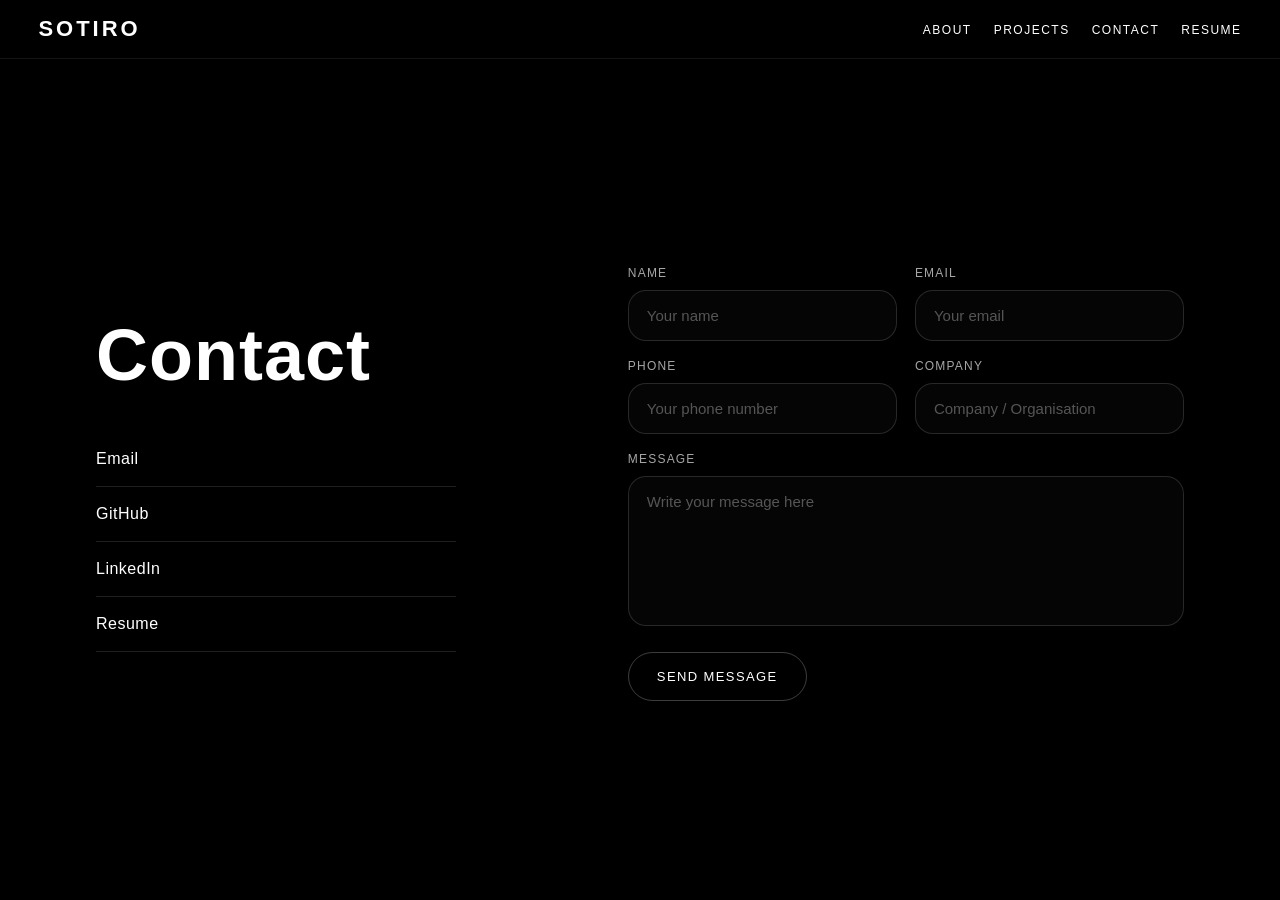
==== contact.html @ 052f31d7 "Enhance portfolio website: update HTML structure, add contact page, implement smooth scrolling, and " ====
<!DOCTYPE html>
<html lang="en">
<head>
  <meta charset="UTF-8">
  <meta name="viewport" content="width=device-width, initial-scale=1.0">
  <title>Contact | Sotiro</title>
  <link rel="stylesheet" href="style.css">
</head>
<body class="contact-body">

  <nav class="navbar">
    <a href="index.html#top" class="logo">SOTIRO</a>

    <ul class="nav-links">
      <li><a href="index.html#about">About</a></li>
      <li><a href="index.html#projects">Projects</a></li>
      <li><a href="contact.html">Contact</a></li>
      <li><a href="resume.pdf" target="_blank">Resume</a></li>    </ul>
  </nav>

  <section class="contact-page">
    <div class="contact-shell fade-section">



<div class="contact-left">
  <h1>Contact</h1>

<div class="contact-links-minimal">
  <a href="mailto:youremail@example.com">Email</a>
  <a href="https://github.com/soti0015" target="_blank">GitHub</a>
  <a href="https://linkedin.com/in/your-linkedin" target="_blank">LinkedIn</a>
  <a href="aaron-sotiro-resume.pdf" target="_blank">Resume</a>
</div>
</div>

      <div class="contact-right">
        <form class="contact-form">
          <div class="form-row">
            <div class="form-group">
              <label for="name">Name</label>
              <input type="text" id="name" name="name" placeholder="Your name">
            </div>

            <div class="form-group">
              <label for="email">Email</label>
              <input type="email" id="email" name="email" placeholder="Your email">
            </div>
          </div>

          <div class="form-row">
            <div class="form-group">
              <label for="phone">Phone</label>
              <input type="tel" id="phone" name="phone" placeholder="Your phone number">
            </div>

            <div class="form-group">
              <label for="company">Company</label>
              <input type="text" id="company" name="company" placeholder="Company / Organisation">
            </div>
          </div>

          <div class="form-group">
            <label for="message">Message</label>
            <textarea id="message" name="message" rows="6" placeholder="Write your message here"></textarea>
          </div>

          <button type="submit" class="submit-btn">Send Message</button>
        </form>
      </div>

    </div>
  </section>

  <script src="script.js"></script>
<body class="contact-body">

</html>
---- style.css ----
/* =========================
   RESET / GLOBAL
========================= */
* {
  margin: 0;
  padding: 0;
  box-sizing: border-box;
  font-family: Arial, sans-serif;
}

html {
  scroll-behavior: smooth;
}

body {
  background-color: #000;
  color: #fff;
  -webkit-font-smoothing: antialiased;
  text-rendering: optimizeLegibility;
  overflow-x: hidden;
}

.section-inner {
  width: min(100%, 1100px);
  margin: 0 auto;
  padding-inline: clamp(16px, 3vw, 32px);
}

.narrow {
  max-width: 760px;
}

/* =========================
   NAVBAR
========================= */
.navbar {
  position: fixed;
  top: 0;
  width: 100%;
  background-color: rgba(0, 0, 0, 0.92);
  border-bottom: 1px solid rgba(255, 255, 255, 0.08);
  display: flex;
  justify-content: space-between;
  align-items: center;
  padding: 16px clamp(16px, 3vw, 40px);
  z-index: 1000;
  transition: transform 0.35s ease, background-color 0.35s ease;
}

.navbar.hidden {
  transform: translateY(-100%);
}

.logo {
  font-size: clamp(18px, 2vw, 22px);
  font-weight: bold;
  letter-spacing: 3px;
  color: #fff;
  text-decoration: none;
}

.nav-links {
  list-style: none;
  display: flex;
  gap: clamp(12px, 2vw, 22px);
  flex-wrap: wrap;
  justify-content: flex-end;
}

.nav-links a {
  text-decoration: none;
  color: #fff;
  padding: 8px 0;
  font-size: 12px;
  text-transform: uppercase;
  letter-spacing: 1.5px;
  transition: opacity 0.3s ease;
}

.nav-links a:hover {
  opacity: 0.55;
}

/* =========================
   HERO
========================= */
.hero {
  min-height: 100vh;
  display: flex;
  justify-content: center;
  align-items: center;
  text-align: center;
  padding: 20px;
}

.hero-content h1 {
  font-size: clamp(42px, 10vw, 90px);
  font-weight: 700;
  letter-spacing: clamp(4px, 1vw, 10px);
}

.hero-content p {
  margin-top: 18px;
  font-size: clamp(14px, 2vw, 18px);
  letter-spacing: 2px;
  color: rgba(255, 255, 255, 0.65);
}

.scroll-circle {
  display: inline-flex;
  justify-content: center;
  align-items: center;
  width: 58px;
  height: 58px;
  margin-top: 32px;
  border: 1px solid rgba(255, 255, 255, 0.4);
  border-radius: 50%;
  color: #fff;
  text-decoration: none;
  font-size: 24px;
  transition: all 0.3s ease;
}

.scroll-circle:hover {
  border-color: #fff;
  background: #fff;
  color: #000;
}

/* =========================
   GENERAL SECTIONS
========================= */
.content-section {
  min-height: 90vh;
  padding-block: clamp(80px, 10vh, 120px);
  display: flex;
  align-items: center;
}

.content-section h2 {
  font-size: clamp(28px, 4vw, 42px);
  margin-bottom: 20px;
  text-transform: uppercase;
  letter-spacing: 2px;
}

.content-section p {
  font-size: clamp(15px, 1.8vw, 18px);
  line-height: 1.9;
  max-width: 760px;
  color: rgba(255, 255, 255, 0.78);
  margin-bottom: 18px;
}

/* =========================
   ABOUT
========================= */
/* =========================
   ABOUT
========================= */
.about-layout {
  display: grid;
  grid-template-columns: 220px 1fr;
  gap: clamp(40px, 8vw, 120px);
  align-items: start;
}

.about-left h2 {
  font-size: clamp(32px, 4vw, 52px);
  text-transform: uppercase;
  letter-spacing: 2px;
  margin: 0;
}

.about-right {
  max-width: 820px;
}

.about-timeline {
  display: flex;
  flex-direction: column;
  gap: 42px;
}

.timeline-item {
  display: grid;
  grid-template-columns: 24px 1fr;
  gap: 22px;
  align-items: start;
  opacity: 0.78;
  transition: opacity 0.3s ease, transform 0.3s ease;
}

.timeline-item:hover {
  opacity: 1;
  transform: translateX(4px);
}

.timeline-marker {
  width: 10px;
  height: 10px;
  margin-top: 8px;
  border-radius: 50%;
  background: rgba(255, 255, 255, 0.9);
  position: relative;
}

.timeline-item:not(:last-child) .timeline-marker::after {
  content: "";
  position: absolute;
  top: 18px;
  left: 50%;
  transform: translateX(-50%);
  width: 1px;
  height: calc(100% + 32px);
  background: rgba(255, 255, 255, 0.14);
}

.timeline-number {
  display: inline-block;
  font-size: 12px;
  letter-spacing: 1.5px;
  color: rgba(255, 255, 255, 0.45);
  margin-bottom: 10px;
}

.timeline-content h3 {
  font-size: clamp(22px, 2.4vw, 30px);
  font-weight: 600;
  margin-bottom: 12px;
}

.timeline-content p {
  font-size: clamp(16px, 1.8vw, 19px);
  line-height: 1.9;
  color: rgba(255, 255, 255, 0.82);
  margin-bottom: 0;
}

/* =========================
   PROJECTS
========================= */
.projects-grid {
  display: grid;
  grid-template-columns: repeat(auto-fit, minmax(280px, 1fr));
  gap: 25px;
  margin-top: 40px;
}

.project-card {
  border: 1px solid rgba(255, 255, 255, 0.2);
  padding: 30px;
  border-radius: 20px;
  background: rgba(255, 255, 255, 0.03);
  transition: transform 0.3s ease, border-color 0.3s ease, background 0.3s ease;
}

.project-card:hover {
  transform: translateY(-8px);
  border-color: rgba(255, 255, 255, 0.5);
  background: rgba(255, 255, 255, 0.06);
}

.project-card h3 {
  font-size: 26px;
  margin-bottom: 16px;
}

.project-card p {
  font-size: 17px;
  line-height: 1.7;
  margin-bottom: 24px;
  max-width: unset;
}

.demo-btn {
  display: inline-block;
  padding: 12px 22px;
  border: 1px solid #fff;
  border-radius: 999px;
  color: #fff;
  text-decoration: none;
  font-size: 14px;
  text-transform: uppercase;
  letter-spacing: 1px;
  transition: 0.3s ease;
}

.demo-btn:hover {
  background-color: #fff;
  color: #000;
}

/* =========================
   HOME CONTACT CTA
========================= */
.contact-section {
  text-align: left;
}

.contact-intro {
  margin-bottom: 28px;
}

.contact-page-btn {
  display: inline-block;
  margin-top: 12px;
  padding: 18px 34px;
  border: 1px solid rgba(255, 255, 255, 0.35);
  color: #fff;
  text-decoration: none;
  font-size: 14px;
  text-transform: uppercase;
  letter-spacing: 1.5px;
  transition: all 0.3s ease;
}

.contact-page-btn:hover {
  background-color: #fff;
  color: #000;
  border-color: #fff;
  transform: translateY(-2px);
}

/* =========================
   CONTACT PAGE
========================= */
.contact-body {
  height: 100vh;
  overflow: hidden;
}

.contact-page {
  height: 100vh;
  padding: 90px 32px 24px;
  display: flex;
  align-items: center;
  justify-content: center;
  overflow: hidden;
}

.contact-shell {
  width: min(100%, 1400px);
  min-height: calc(100vh - 90px);
  display: grid;
  grid-template-columns: minmax(320px, 0.9fr) minmax(420px, 1.1fr);
  gap: clamp(40px, 6vw, 100px);
  padding: clamp(40px, 5vw, 80px);
  border: none;
  background: transparent;
}

.contact-left,
.contact-right {
  display: flex;
  flex-direction: column;
  justify-content: center;
  min-width: 0;
}

.contact-left h1 {
  font-size: clamp(48px, 6vw, 72px);
  font-weight: 700;
  letter-spacing: 1px;
  margin-bottom: 36px;
}

.contact-links-minimal {
  display: flex;
  flex-direction: column;
  max-width: 360px;
}

.contact-links-minimal a {
  text-decoration: none;
  color: #fff;
  padding: 18px 0;
  border-bottom: 1px solid rgba(255, 255, 255, 0.12);
  font-size: 16px;
  letter-spacing: 0.5px;
  transition: opacity 0.3s ease, padding-left 0.3s ease;
}

.contact-links-minimal a:hover {
  opacity: 0.6;
  padding-left: 6px;
}

/* =========================
   FORM
========================= */
.contact-form {
  display: flex;
  flex-direction: column;
  gap: 18px;
  width: 100%;
}

.form-row {
  display: grid;
  grid-template-columns: 1fr 1fr;
  gap: 18px;
}

.form-group {
  display: flex;
  flex-direction: column;
  gap: 10px;
}

.form-group label {
  font-size: 12px;
  text-transform: uppercase;
  letter-spacing: 1.2px;
  color: rgba(255, 255, 255, 0.65);
}

.form-group input,
.form-group textarea {
  width: 100%;
  background: rgba(255, 255, 255, 0.02);
  border: 1px solid rgba(255, 255, 255, 0.14);
  color: #fff;
  padding: 16px 18px;
  font-size: 15px;
  outline: none;
  border-radius: 18px;
  transition: border-color 0.3s ease, background 0.3s ease;
}

.form-group input:focus,
.form-group textarea:focus {
  border-color: rgba(255, 255, 255, 0.35);
  background: rgba(255, 255, 255, 0.04);
}

.form-group input::placeholder,
.form-group textarea::placeholder {
  color: rgba(255, 255, 255, 0.32);
}

.form-group textarea {
  resize: none;
  min-height: 150px;
}

.submit-btn {
  width: fit-content;
  margin-top: 8px;
  padding: 16px 28px;
  border: 1px solid rgba(255, 255, 255, 0.24);
  background: transparent;
  color: #fff;
  font-size: 13px;
  text-transform: uppercase;
  letter-spacing: 1.4px;
  cursor: pointer;
  border-radius: 999px;
  transition: all 0.3s ease;
}

.submit-btn:hover {
  background: #fff;
  color: #000;
  border-color: #fff;
  transform: translateY(-2px);
}

/* =========================
   FADE
========================= */
.fade-section {
  opacity: 0;
  transform: translateY(24px);
  transition: opacity 0.8s ease, transform 0.8s ease;
}

.fade-section.show {
  opacity: 1;
  transform: translateY(0);
}

/* =========================
   RESPONSIVE
========================= */
@media (max-width: 980px) {
  .contact-body {
    height: auto;
    overflow: auto;
  }

  .contact-page {
    height: auto;
    min-height: 100vh;
    padding: 120px 20px 32px;
    overflow: visible;
  }

  .contact-shell {
    grid-template-columns: 1fr;
    min-height: auto;
    gap: 36px;
    padding: 0;
  }

  .contact-left,
  .contact-right {
    justify-content: flex-start;
  }

  .form-row,
  .about-layout {
    grid-template-columns: 1fr;
    gap: 28px;
  }
}

@media (max-width: 768px) {
  .navbar {
    align-items: flex-start;
    gap: 12px;
  }

  .nav-links {
    width: 100%;
    justify-content: flex-start;
    gap: 14px;
  }

  .hero {
    padding-top: 80px;
  }

  .content-section {
    min-height: auto;
  }

  .scroll-circle {
    width: 52px;
    height: 52px;
    font-size: 20px;
  }

  .project-card h3 {
    font-size: 21px;
  }

  .project-card p,
  .contact-links-minimal a {
    font-size: 16px;
  }
}

@media (max-width: 480px) {
  .navbar {
    padding: 14px 16px;
  }

  .nav-links a {
    font-size: 11px;
    letter-spacing: 1px;
  }

  .form-group input,
  .form-group textarea {
    padding: 14px 16px;
    border-radius: 14px;
  }

  .submit-btn {
    width: 100%;
    text-align: center;
  }
}
@media (max-width: 900px) {
  .about-layout {
    grid-template-columns: 1fr;
    gap: 28px;
  }

  .timeline-item {
    grid-template-columns: 20px 1fr;
    gap: 16px;
  }

  .timeline-content h3 {
    font-size: 22px;
  }
}
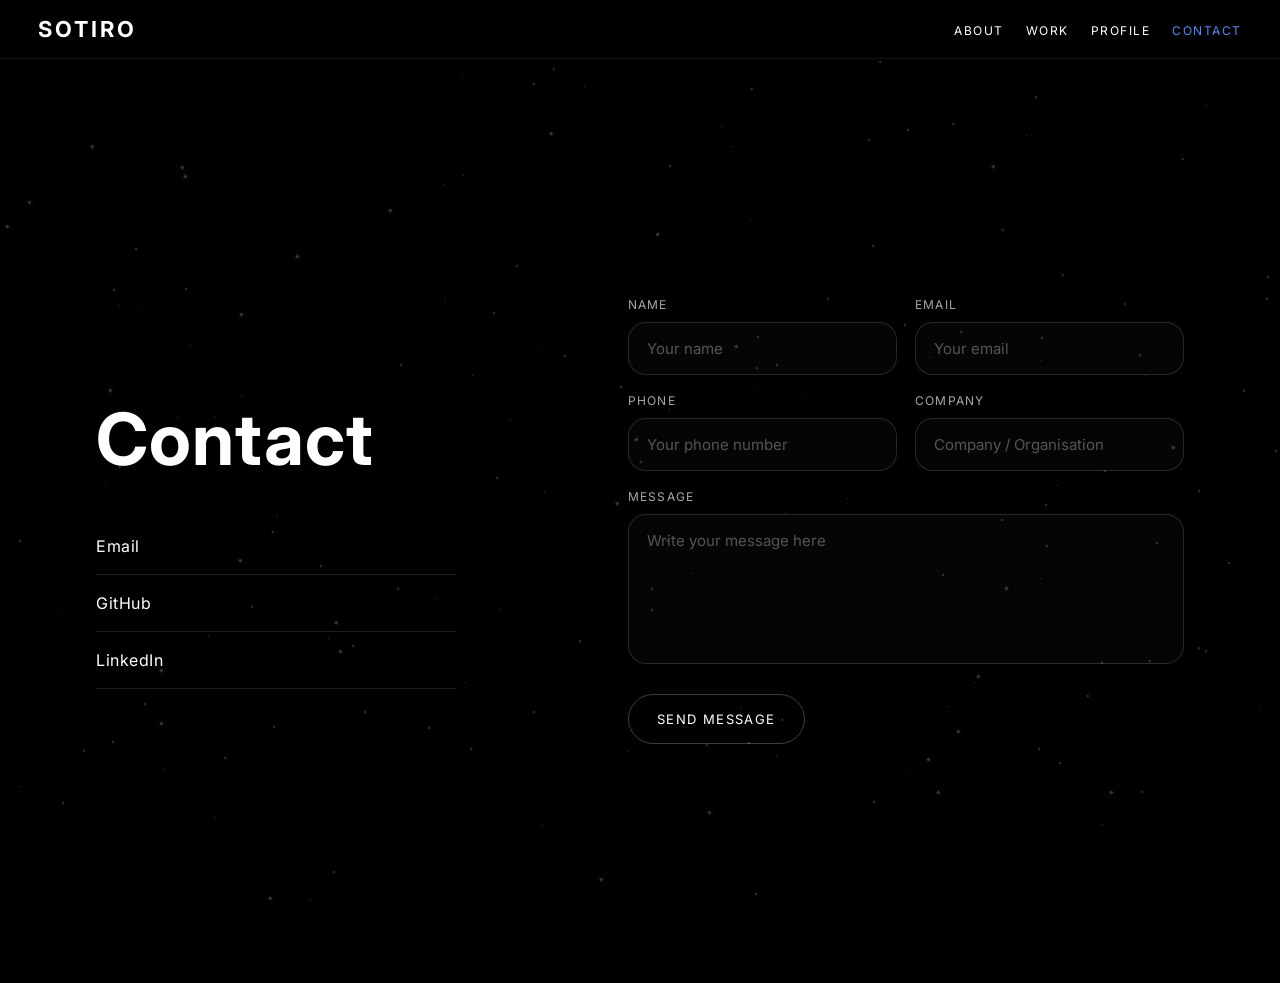
==== commit 014c3a9f: "Add six new site features across all pages - Back to top button: appears after scrolling 400px, smoo" ====
--- a/contact.html
+++ b/contact.html
@@ -1,78 +1,124 @@
-<!DOCTYPE html>
+<!doctype html>
 <html lang="en">
-<head>
-  <meta charset="UTF-8">
-  <meta name="viewport" content="width=device-width, initial-scale=1.0">
-  <title>Contact | Sotiro</title>
-  <link rel="stylesheet" href="style.css">
-</head>
-<body class="contact-body">
+  <head>
+    <meta charset="UTF-8" />
+    <meta name="viewport" content="width=device-width, initial-scale=1.0" />
+    <title>Contact | Sotiro</title>
+    <link rel="stylesheet" href="style.css" />
+  </head>
+  <body class="contact-body">
+    <div id="starfield"></div>
 
-  <nav class="navbar">
-    <a href="index.html#top" class="logo">SOTIRO</a>
+    <nav class="navbar">
+      <a href="index.html#top" class="logo">SOTIRO</a>
 
-    <ul class="nav-links">
-      <li><a href="index.html#about">About</a></li>
-      <li><a href="index.html#projects">Projects</a></li>
-      <li><a href="contact.html">Contact</a></li>
-      <li><a href="resume.pdf" target="_blank">Resume</a></li>    </ul>
-  </nav>
+      <button class="hamburger" aria-label="Toggle menu">
+        <span></span>
+        <span></span>
+        <span></span>
+      </button>
 
-  <section class="contact-page">
-    <div class="contact-shell fade-section">
+      <ul class="nav-links">
+        <li><a href="index.html#about">About</a></li>
+        <li><a href="index.html#projects">Work</a></li>
+        <li><a href="profile.html">Profile</a></li>
+        <li><a href="contact.html">Contact</a></li>
+      </ul>
+    </nav>
 
+    <section class="contact-page">
+      <div class="contact-shell fade-section">
+        <div class="contact-left">
+          <h1>Contact</h1>
 
+          <div class="contact-links-minimal">
+            <a href="mailto:aaronsot616@gmail.com">Email</a>
+            <a href="https://github.com/Sotiro1" target="_blank">GitHub</a>
+            <a
+              href="https://www.linkedin.com/in/aaron-sotiro-1695a0379"
+              target="_blank"
+              >LinkedIn</a
+            >
+          </div>
+        </div>
 
-<div class="contact-left">
-  <h1>Contact</h1>
+        <div class="contact-right">
+          <form
+            id="contact-form"
+            class="contact-form"
+            action="https://formspree.io/f/xgonnggn"
+            method="POST"
+          >
+            <input
+              type="hidden"
+              name="_subject"
+              value="New portfolio contact form submission"
+            />
+            <input type="text" name="_gotcha" style="display: none" />
 
-<div class="contact-links-minimal">
-  <a href="mailto:youremail@example.com">Email</a>
-  <a href="https://github.com/soti0015" target="_blank">GitHub</a>
-  <a href="https://linkedin.com/in/your-linkedin" target="_blank">LinkedIn</a>
-  <a href="aaron-sotiro-resume.pdf" target="_blank">Resume</a>
-</div>
-</div>
+            <div class="form-row">
+              <div class="form-group">
+                <label for="name">Name</label>
+                <input
+                  type="text"
+                  id="name"
+                  name="name"
+                  placeholder="Your name"
+                  required
+                />
+              </div>
 
-      <div class="contact-right">
-        <form class="contact-form">
-          <div class="form-row">
-            <div class="form-group">
-              <label for="name">Name</label>
-              <input type="text" id="name" name="name" placeholder="Your name">
+              <div class="form-group">
+                <label for="email">Email</label>
+                <input
+                  type="email"
+                  id="email"
+                  name="email"
+                  placeholder="Your email"
+                  required
+                />
+              </div>
+            </div>
+
+            <div class="form-row">
+              <div class="form-group">
+                <label for="phone">Phone</label>
+                <input
+                  type="tel"
+                  id="phone"
+                  name="phone"
+                  placeholder="Your phone number"
+                />
+              </div>
+
+              <div class="form-group">
+                <label for="company">Company</label>
+                <input
+                  type="text"
+                  id="company"
+                  name="company"
+                  placeholder="Company / Organisation"
+                />
+              </div>
             </div>
 
             <div class="form-group">
-              <label for="email">Email</label>
-              <input type="email" id="email" name="email" placeholder="Your email">
-            </div>
-          </div>
-
-          <div class="form-row">
-            <div class="form-group">
-              <label for="phone">Phone</label>
-              <input type="tel" id="phone" name="phone" placeholder="Your phone number">
+              <label for="message">Message</label>
+              <textarea
+                id="message"
+                name="message"
+                rows="6"
+                placeholder="Write your message here"
+                required
+              ></textarea>
             </div>
 
-            <div class="form-group">
-              <label for="company">Company</label>
-              <input type="text" id="company" name="company" placeholder="Company / Organisation">
-            </div>
-          </div>
+            <button type="submit" class="submit-btn">Send Message</button>
+          </form>
+        </div>
+      </div>
+    </section>
 
-          <div class="form-group">
-            <label for="message">Message</label>
-            <textarea id="message" name="message" rows="6" placeholder="Write your message here"></textarea>
-          </div>
-
-          <button type="submit" class="submit-btn">Send Message</button>
-        </form>
-      </div>
-
-    </div>
-  </section>
-
-  <script src="script.js"></script>
-<body class="contact-body">
-
-</html>+    <script src="script.js"></script>
+  </body>
+</html>
--- a/style.css
+++ b/style.css
@@ -1,11 +1,17 @@
+@import url('https://fonts.googleapis.com/css2?family=Inter:ital,wght@0,300;0,400;0,500;0,600;0,700;1,400&display=swap');
+
 /* =========================
    RESET / GLOBAL
 ========================= */
+:root {
+  --accent: #5B8AF5;
+}
+
 * {
   margin: 0;
   padding: 0;
   box-sizing: border-box;
-  font-family: Arial, sans-serif;
+  font-family: 'Inter', Arial, sans-serif;
 }
 
 html {
@@ -140,8 +146,6 @@
 .content-section h2 {
   font-size: clamp(28px, 4vw, 42px);
   margin-bottom: 20px;
-  text-transform: uppercase;
-  letter-spacing: 2px;
 }
 
 .content-section p {
@@ -167,8 +171,6 @@
 
 .about-left h2 {
   font-size: clamp(32px, 4vw, 52px);
-  text-transform: uppercase;
-  letter-spacing: 2px;
   margin: 0;
 }
 
@@ -201,7 +203,7 @@
   height: 10px;
   margin-top: 8px;
   border-radius: 50%;
-  background: rgba(255, 255, 255, 0.9);
+  background: var(--accent);
   position: relative;
 }
 
@@ -290,6 +292,18 @@
   background-color: #fff;
   color: #000;
 }
+.project-card:first-child {
+  border-color: rgba(255, 255, 255, 0.35);
+  background: rgba(255, 255, 255, 0.05);
+}
+.project-card:nth-child(2) {
+  border-color: rgba(255, 255, 255, 0.35);
+  background: rgba(255, 255, 255, 0.05);
+}
+.project-card:nth-child(3) {
+  border-color: rgba(255, 255, 255, 0.35);
+  background: rgba(255, 255, 255, 0.05);
+}
 
 /* =========================
    HOME CONTACT CTA
@@ -313,6 +327,7 @@
   text-transform: uppercase;
   letter-spacing: 1.5px;
   transition: all 0.3s ease;
+  border-radius: 999px;
 }
 
 .contact-page-btn:hover {
@@ -394,6 +409,7 @@
   flex-direction: column;
   gap: 18px;
   width: 100%;
+  padding-bottom: 24px;
 }
 
 .form-row {
@@ -446,7 +462,8 @@
 
 .submit-btn {
   width: fit-content;
-  margin-top: 8px;
+  margin-top: 12px;
+  margin-bottom: 20px;
   padding: 16px 28px;
   border: 1px solid rgba(255, 255, 255, 0.24);
   background: transparent;
@@ -586,4 +603,687 @@
   .timeline-content h3 {
     font-size: 22px;
   }
+}
+@media (max-width: 980px) {
+.profile-layout {
+  display: grid;
+  grid-template-columns: 320px 1fr;
+  gap: clamp(36px, 6vw, 90px);
+  align-items: start;
+}
+
+.profile-left {
+  position: sticky;
+  top: 120px;
+}
+
+  .profile-left h1 {
+    max-width: 100%;
+  }
+}
+
+@media (max-width: 480px) {
+  .profile-tab {
+    width: 100%;
+    text-align: center;
+  }
+}
+
+/* =========================
+   PROFILE PAGE
+========================= */
+.profile-page {
+  min-height: 100vh;
+  padding: 120px 0 60px;
+  display: flex;
+  align-items: center;
+}
+
+.profile-layout {
+  display: grid;
+  grid-template-columns: 320px 1fr;
+  gap: clamp(36px, 6vw, 90px);
+  align-items: start;
+}
+
+.profile-left {
+  position: sticky;
+  top: 120px;
+}
+
+.profile-kicker {
+  font-size: 12px;
+  text-transform: uppercase;
+  letter-spacing: 1.8px;
+  color: var(--accent);
+  margin-bottom: 18px;
+}
+
+.profile-left h1 {
+  font-size: clamp(28px, 4vw, 46px);
+  line-height: 1.2;
+  font-weight: 600;
+  max-width: 280px;
+}
+
+.profile-tabs {
+  display: flex;
+  flex-wrap: wrap;
+  gap: 12px;
+  margin-bottom: 30px;
+}
+
+.profile-tab {
+  border: 1px solid rgba(255, 255, 255, 0.14);
+  background: transparent;
+  color: white;
+  padding: 12px 18px;
+  border-radius: 999px;
+  font-size: 12px;
+  text-transform: uppercase;
+  letter-spacing: 1.2px;
+  cursor: pointer;
+  transition: all 0.3s ease;
+}
+
+.profile-tab:hover,
+.profile-tab.active {
+  background: white;
+  color: black;
+  border-color: white;
+}
+
+.profile-panels {
+  position: relative;
+  min-height: 320px;
+}
+
+.profile-panel {
+  display: none;
+  animation: fadePanel 0.35s ease;
+}
+
+.profile-panel.active {
+  display: block;
+}
+
+@keyframes fadePanel {
+  from {
+    opacity: 0;
+    transform: translateY(10px);
+  }
+  to {
+    opacity: 1;
+    transform: translateY(0);
+  }
+}
+
+.profile-panel p {
+  font-size: clamp(16px, 1.8vw, 18px);
+  line-height: 1.9;
+  color: rgba(255, 255, 255, 0.82);
+  max-width: 760px;
+}
+
+.profile-item {
+  padding: 0 0 24px;
+  margin-bottom: 24px;
+  border-bottom: 1px solid rgba(255, 255, 255, 0.08);
+}
+
+.profile-item:last-child {
+  border-bottom: none;
+  margin-bottom: 0;
+}
+
+.profile-item span {
+  display: inline-block;
+  font-size: 12px;
+  letter-spacing: 1.5px;
+  color: rgba(255, 255, 255, 0.45);
+  margin-bottom: 10px;
+  text-transform: uppercase;
+}
+
+.profile-item h3,
+.skill-group h3 {
+  font-size: 24px;
+  margin-bottom: 12px;
+  font-weight: 600;
+}
+
+.skill-group {
+  margin-bottom: 28px;
+}
+
+.skill-pills {
+  display: flex;
+  flex-wrap: wrap;
+  gap: 12px;
+}
+
+.skill-pills span {
+  border: 1px solid rgba(255, 255, 255, 0.14);
+  border-radius: 999px;
+  padding: 12px 16px;
+  font-size: 14px;
+  color: rgba(255, 255, 255, 0.88);
+  background: rgba(255, 255, 255, 0.02);
+}
+/* =========================
+   LIVE STARFIELD
+========================= */
+#starfield {
+  position: fixed;
+  inset: 0;
+  z-index: 0;
+  pointer-events: none;
+  overflow: hidden;
+}
+
+.star {
+  position: absolute;
+  background: white;
+  opacity: 0.2;
+  transform: rotate(45deg);
+  animation-name: twinkleStar;
+  animation-timing-function: ease-in-out;
+  animation-iteration-count: infinite;
+  box-shadow: 0 0 6px rgba(255, 255, 255, 0.7);
+}
+
+body > *:not(#starfield) {
+  position: relative;
+  z-index: 1;
+}
+
+@keyframes twinkleStar {
+  0%, 100% {
+    opacity: var(--min-opacity);
+    transform: scale(1);
+  }
+  50% {
+    opacity: var(--max-opacity);
+    transform: scale(1.15);
+  }
+}
+.page-intro {
+  margin-bottom: 40px;
+}
+
+.page-intro h1 {
+  font-size: clamp(34px, 5vw, 58px);
+  margin-bottom: 18px;
+}
+
+.page-intro p {
+  font-size: clamp(16px, 1.8vw, 18px);
+  line-height: 1.9;
+  color: rgba(255, 255, 255, 0.78);
+}
+.projects-grid .project-card:first-child {
+  border-color: rgba(255, 255, 255, 0.35);
+  background: rgba(255, 255, 255, 0.05);
+}
+.demo-section {
+  margin-bottom: 56px;
+}
+
+.demo-section h2,
+.feature-section h2 {
+  font-size: clamp(28px, 4vw, 42px);
+  margin-bottom: 18px;
+}
+
+.demo-section p,
+.feature-section p {
+  max-width: 760px;
+  line-height: 1.9;
+  color: rgba(255, 255, 255, 0.78);
+  margin-bottom: 20px;
+}
+
+.feature-section {
+  margin-top: 60px;
+}
+
+.work-example {
+  margin-top: 20px;
+}
+
+.work-example h3 {
+  font-size: 24px;
+  margin-bottom: 12px;
+}
+
+.work-example p {
+  margin-bottom: 18px;
+}
+
+.project-image {
+  width: 100%;
+  max-width: 900px;
+  display: block;
+  border-radius: 18px;
+  border: 1px solid rgba(255, 255, 255, 0.12);
+}
+.project-status {
+  font-size: 13px;
+  text-transform: uppercase;
+  letter-spacing: 1.4px;
+  color: rgba(255, 255, 255, 0.5);
+  margin-top: 10px;
+}
+
+/* =========================
+   SHOWCASE SECTION
+========================= */
+.showcase-section {
+  margin: 50px 0 70px;
+}
+
+.showcase-copy {
+  max-width: 760px;
+  margin-bottom: 28px;
+}
+
+.showcase-copy h2 {
+  font-size: clamp(28px, 4vw, 46px);
+  line-height: 1.2;
+  margin-bottom: 16px;
+}
+
+.showcase-copy p {
+  font-size: clamp(16px, 1.8vw, 18px);
+  line-height: 1.9;
+  color: rgba(255, 255, 255, 0.78);
+}
+
+.showcase-frame {
+  width: 100%;
+  padding: 18px;
+  border-radius: 28px;
+  background: rgba(255, 255, 255, 0.03);
+  border: 1px solid rgba(255, 255, 255, 0.08);
+  overflow: hidden;
+}
+
+.showcase-image {
+  width: 100%;
+  display: block;
+  border-radius: 18px;
+}
+.mock-browser-bar {
+  display: flex;
+  gap: 8px;
+  padding: 0 0 14px;
+}
+
+.mock-browser-bar span {
+  width: 10px;
+  height: 10px;
+  border-radius: 50%;
+}
+
+.mock-browser-bar span:nth-child(1) {
+  background: #ff5f57;
+}
+
+.mock-browser-bar span:nth-child(2) {
+  background: #febc2e;
+}
+
+.mock-browser-bar span:nth-child(3) {
+  background: #28c840;
+}
+
+/* =========================
+   PROFILE MOBILE FIXES
+========================= */
+@media (max-width: 900px) {
+  .profile-page {
+    padding: 110px 0 50px;
+  }
+
+  .profile-layout {
+    grid-template-columns: 1fr;
+    gap: 28px;
+  }
+
+  .profile-left {
+    position: static;
+  }
+
+  .profile-left h1 {
+    max-width: 100%;
+    font-size: clamp(28px, 8vw, 40px);
+    line-height: 1.2;
+  }
+
+  .profile-tabs {
+    gap: 10px;
+    margin-bottom: 24px;
+  }
+
+  .profile-tab {
+    padding: 12px 16px;
+    font-size: 11px;
+    letter-spacing: 1px;
+  }
+
+  .profile-panels {
+    min-height: auto;
+  }
+
+  .profile-item h3,
+  .skill-group h3 {
+    font-size: 21px;
+  }
+}
+
+@media (max-width: 480px) {
+  .profile-page {
+    padding: 100px 0 40px;
+  }
+
+  .profile-layout {
+    gap: 22px;
+  }
+
+  .profile-kicker {
+    margin-bottom: 12px;
+  }
+
+  .profile-left h1 {
+    font-size: 28px;
+  }
+
+  .profile-tabs {
+    display: grid;
+    grid-template-columns: 1fr;
+    gap: 10px;
+  }
+
+  .profile-tab {
+    width: 100%;
+    text-align: center;
+    padding: 14px 16px;
+    border-radius: 14px;
+  }
+
+  .profile-panel p {
+    font-size: 16px;
+    line-height: 1.8;
+  }
+
+  .profile-item {
+    padding: 0 0 20px;
+    margin-bottom: 20px;
+  }
+
+  .profile-item span {
+    font-size: 11px;
+    margin-bottom: 8px;
+  }
+
+  .profile-item h3,
+  .skill-group h3 {
+    font-size: 19px;
+    margin-bottom: 10px;
+  }
+
+  .skill-pills {
+    gap: 10px;
+  }
+
+  .skill-pills span {
+    width: 100%;
+    text-align: center;
+    padding: 12px 14px;
+    font-size: 13px;
+  }
+}
+
+/* =========================
+   HERO ROLE
+========================= */
+.hero-role {
+  font-size: clamp(11px, 1.2vw, 13px);
+  text-transform: uppercase;
+  letter-spacing: 3px;
+  color: var(--accent);
+  margin-top: 16px;
+  margin-bottom: 6px;
+}
+
+.hero-sub {
+  font-size: clamp(13px, 1.5vw, 16px);
+  letter-spacing: 1px;
+  color: rgba(255, 255, 255, 0.5);
+  margin-top: 0;
+}
+
+/* =========================
+   PROJECT TAGS
+========================= */
+.project-tags {
+  display: flex;
+  gap: 8px;
+  flex-wrap: wrap;
+  margin-bottom: 16px;
+}
+
+.project-tag {
+  font-size: 10px;
+  text-transform: uppercase;
+  letter-spacing: 1.2px;
+  color: var(--accent);
+  border: 1px solid var(--accent);
+  border-radius: 999px;
+  padding: 4px 12px;
+  opacity: 0.75;
+}
+
+/* =========================
+   FEATURED PROJECT CARD
+========================= */
+.project-card.featured {
+  grid-column: 1 / -1;
+}
+
+.project-card.featured h3 {
+  font-size: clamp(26px, 3vw, 38px);
+}
+
+/* =========================
+   CARD ACTIONS (multi-button)
+========================= */
+.card-actions {
+  display: flex;
+  gap: 12px;
+  flex-wrap: wrap;
+}
+
+/* =========================
+   BACK TO PROJECTS BUTTON
+========================= */
+.back-btn {
+  display: inline-flex;
+  align-items: center;
+  gap: 8px;
+  font-size: 12px;
+  text-transform: uppercase;
+  letter-spacing: 1.5px;
+  color: rgba(255, 255, 255, 0.45);
+  text-decoration: none;
+  margin-bottom: 28px;
+  transition: color 0.2s ease;
+}
+
+.back-btn:hover {
+  color: #fff;
+}
+
+/* =========================
+   ACTIVE NAV LINK
+========================= */
+.nav-links a.active-link {
+  color: var(--accent);
+  opacity: 1;
+}
+
+/* =========================
+   BACK TO TOP BUTTON
+========================= */
+.back-to-top {
+  position: fixed;
+  bottom: 32px;
+  right: 32px;
+  width: 44px;
+  height: 44px;
+  border-radius: 50%;
+  border: 1px solid rgba(255, 255, 255, 0.2);
+  background: rgba(0, 0, 0, 0.85);
+  color: #fff;
+  font-size: 18px;
+  cursor: pointer;
+  opacity: 0;
+  transform: translateY(12px);
+  transition: opacity 0.3s ease, transform 0.3s ease, border-color 0.3s ease, color 0.3s ease;
+  z-index: 999;
+  display: flex;
+  align-items: center;
+  justify-content: center;
+  backdrop-filter: blur(6px);
+}
+
+.back-to-top.visible {
+  opacity: 1;
+  transform: translateY(0);
+}
+
+.back-to-top:hover {
+  border-color: var(--accent);
+  color: var(--accent);
+}
+
+/* =========================
+   FOOTER
+========================= */
+.site-footer {
+  border-top: 1px solid rgba(255, 255, 255, 0.08);
+  padding: 32px 0;
+  position: relative;
+  z-index: 1;
+}
+
+.footer-inner {
+  display: flex;
+  align-items: center;
+  justify-content: space-between;
+  flex-wrap: wrap;
+  gap: 16px;
+}
+
+.site-footer span {
+  font-size: 13px;
+  color: rgba(255, 255, 255, 0.35);
+  letter-spacing: 0.5px;
+}
+
+.footer-links {
+  display: flex;
+  gap: 24px;
+}
+
+.footer-links a {
+  font-size: 13px;
+  color: rgba(255, 255, 255, 0.35);
+  text-decoration: none;
+  letter-spacing: 0.5px;
+  transition: color 0.2s ease;
+}
+
+.footer-links a:hover {
+  color: #fff;
+}
+
+/* =========================
+   HAMBURGER MENU
+========================= */
+.hamburger {
+  display: none;
+  flex-direction: column;
+  justify-content: center;
+  gap: 5px;
+  background: none;
+  border: none;
+  cursor: pointer;
+  padding: 4px;
+  z-index: 1100;
+}
+
+.hamburger span {
+  display: block;
+  width: 22px;
+  height: 2px;
+  background: #fff;
+  border-radius: 2px;
+  transition: all 0.3s ease;
+}
+
+.hamburger.open span:nth-child(1) {
+  transform: translateY(7px) rotate(45deg);
+}
+
+.hamburger.open span:nth-child(2) {
+  opacity: 0;
+}
+
+.hamburger.open span:nth-child(3) {
+  transform: translateY(-7px) rotate(-45deg);
+}
+
+@media (max-width: 768px) {
+  .hamburger {
+    display: flex;
+  }
+
+  .navbar {
+    align-items: center;
+    gap: 0;
+  }
+
+  .nav-links {
+    position: fixed;
+    top: 0;
+    left: 0;
+    right: 0;
+    bottom: 0;
+    width: 100%;
+    background: rgba(0, 0, 0, 0.97);
+    flex-direction: column;
+    align-items: center;
+    justify-content: center;
+    gap: 36px;
+    display: none;
+    z-index: 1000;
+  }
+
+  .nav-links.open {
+    display: flex;
+  }
+
+  .nav-links a {
+    font-size: 20px;
+    letter-spacing: 3px;
+  }
+
+  .back-to-top {
+    bottom: 20px;
+    right: 20px;
+    width: 40px;
+    height: 40px;
+    font-size: 16px;
+  }
 }
